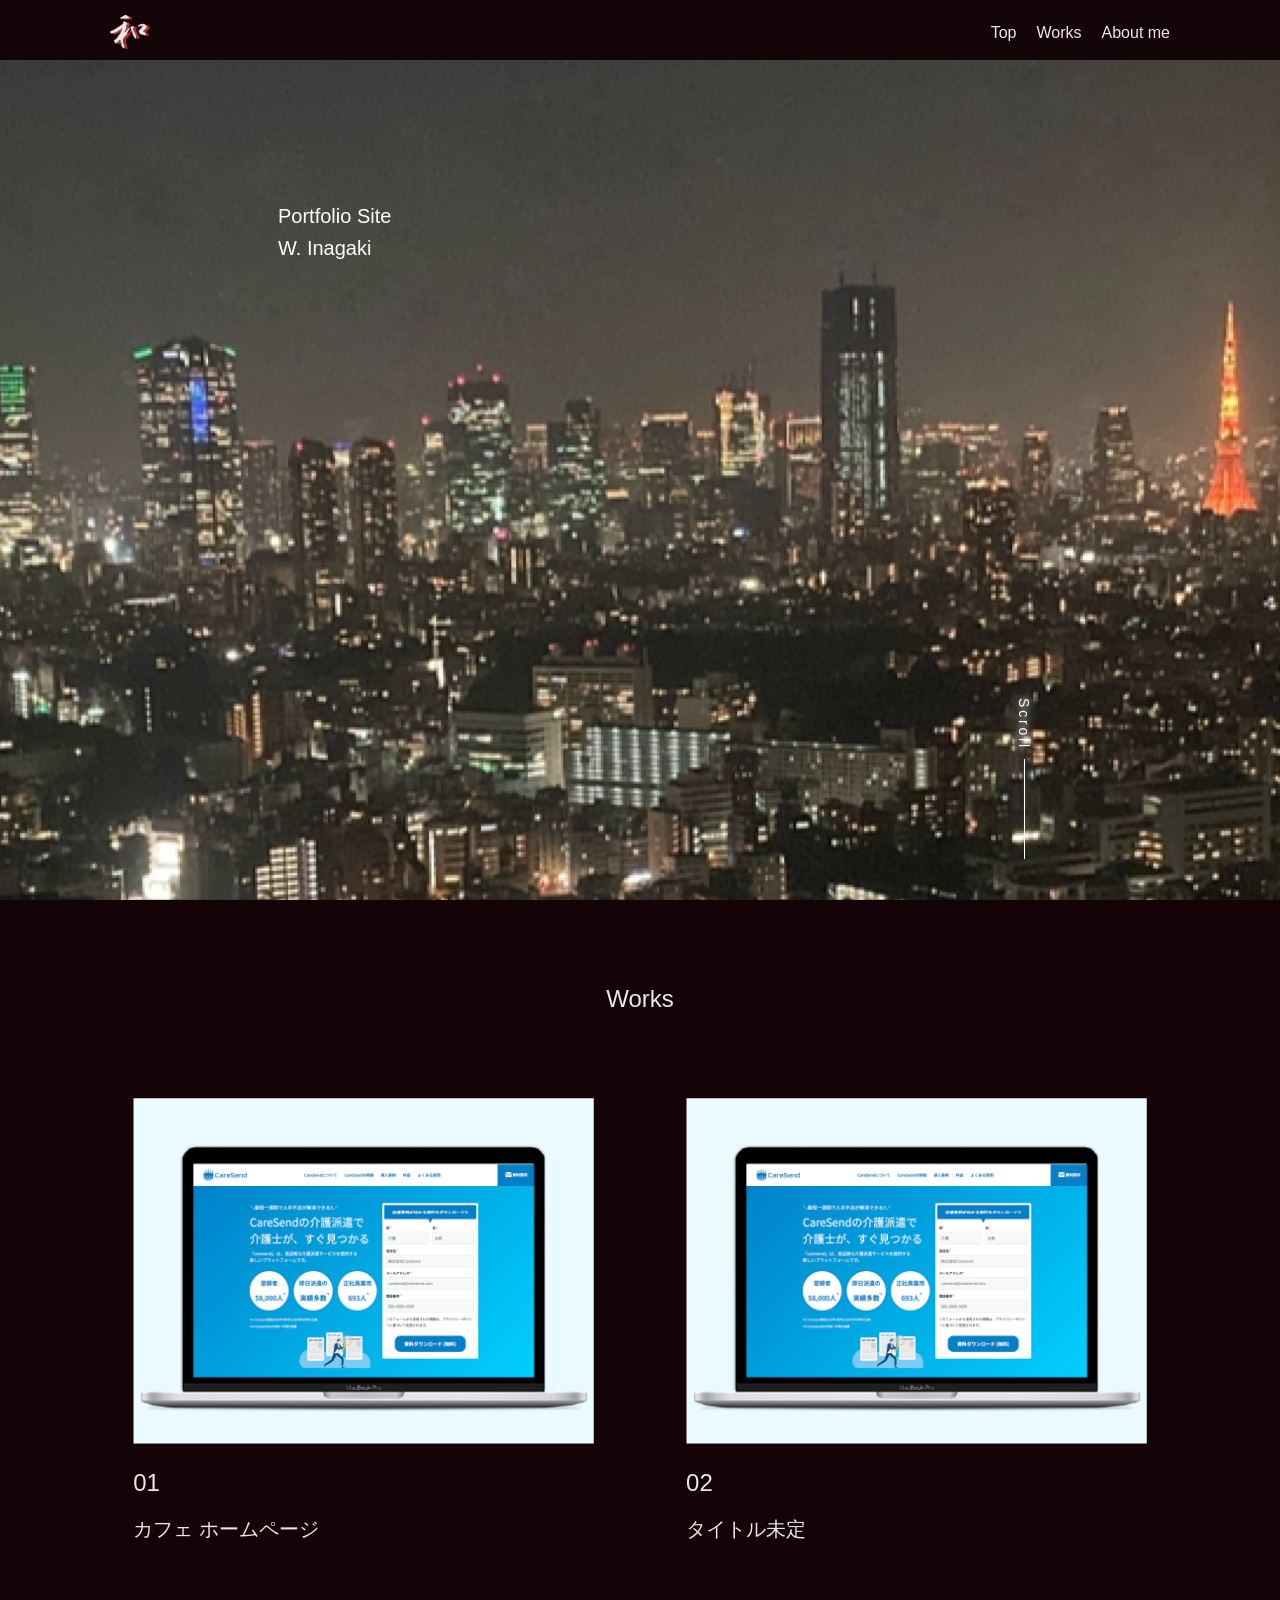
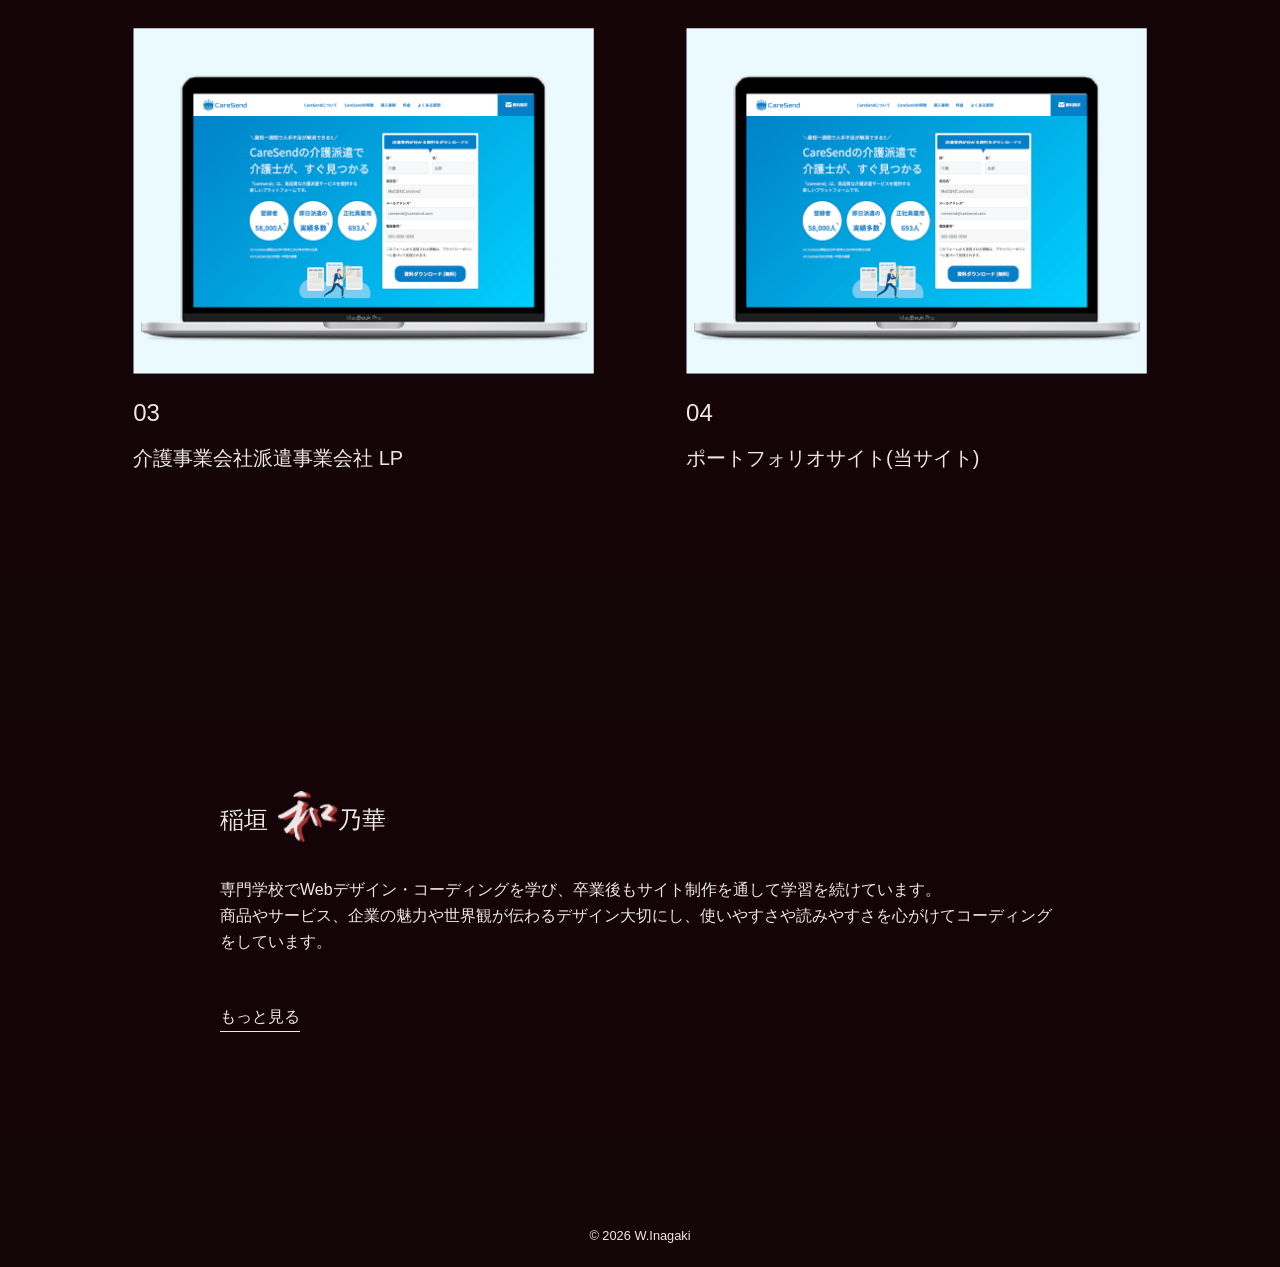
==== index.html @ a963c87a "スマホ背景修Safari5" ====
<!DOCTYPE html>
<html lang="ja">
<head>
    <meta charset="UTF-8">
    <meta name="viewport" content="width=device-width, initial-scale=1.0">
    <title>ポートフォリオサイト</title>

    <meta name="robots" content="noindex">

    <link rel="stylesheet" href="./css/reset.css">
    <link rel="stylesheet" href="./css/style.css">

    <link rel="preconnect" href="https://fonts.googleapis.com">
    <link rel="preconnect" href="https://fonts.gstatic.com" crossorigin>
    <link href="https://fonts.googleapis.com/css2?family=Noto+Sans+JP:wght@100..900&display=swap" rel="stylesheet">

    <script src="js/script.js" defer></script>
</head>
<body>
    <div class="wrap">

        <header id="header" class="header">
            <div class="hamburger">
                <div class="header-logo"><a href="#"><img src="images/wa.png" alt="和" width="40"></a></div>
                <p class="btn-gNav">
                    <span></span>
                    <span></span>
                    <span></span>
                </p>
                <nav class="gNav">
                    <ul class="header-nav">
                        <li class="header-nav-list"><a href="#">Top</a></li>
                        <li class="header-nav-list"><a href="#works">Works</a></li>
                        <li class="header-nav-list"><a href="#about">About me</a></li>
                    </ul><!-- /.header-nav -->
                </nav>
            </div><!-- /.hamburger -->
        </header><!-- /#header .header -->

        <div class="background">
            <img class="mv-pc" src="images/mv.png" alt="メインビジュアル">
            <img class="mv-ipad" src="images/mv_ipad.png" alt="メインビジュアル">
        </div><!-- /.background -->

        <section class="mv">
            <h1 class="mv-ttl">Portfolio Site<br>W. Inagaki</h1>
            <div class="scrollbar-pc">
                <span class="scrollbar-pc-txt">Scroll</span>
                <div class="scrollbar-pc-line"></div>
            </div><!-- /.scrollbar-pc -->
        </section><!-- /.mv -->

        <section id="works" class="works">
            <div class="works-inner">
                <h2 class="works-ttl">Works</h2><!-- /.works-ttl -->
                <ul class="works-list">
                    <li class="works-list-item">
                        <a href="#"><img class="works-list-item-img" src="./images/works_caresend.png" alt="カフェ ホームページ"></a>
                        <div class="works-list-item-txt">
                            <p class="works-list-item-number">01</p>
                            <a href="#" class="works-list-item-ttl-link"><span class="works-list-item-ttl">カフェ ホームページ</span></a>
                        </div><!-- /.works-list-item-txt -->
                    </li><!-- /.works-list-item -->
                    <li class="works-list-item">
                        <a href="#"><img class="works-list-item-img" src="./images/works_caresend.png" alt="タイトル未定"></a>
                        <div class="works-list-item-txt">
                            <p class="works-list-item-number">02</p>
                            <a href="#" class="works-list-item-ttl-link"><span class="works-list-item-ttl">タイトル未定</span></a>
                        </div><!-- /.works-list-item-txt -->
                    </li><!-- /.works-list-item -->
                    <li class="works-list-item">
                        <a href="#"><img class="works-list-item-img" src="./images/works_caresend.png" alt="介護事業会社派遣事業会社 LP"></a>
                        <div class="works-list-item-txt">
                            <p class="works-list-item-number">03</p>
                            <a href="#" class="works-list-item-ttl-link"><span class="works-list-item-ttl">介護事業会社派遣事業会社 LP</span></a>
                        </div><!-- /.works-list-item-txt -->
                    </li><!-- /.works-list-item -->
                    <li class="works-list-item">
                        <a href="#"><img class="works-list-item-img" src="./images/works_caresend.png" alt="ポートフォリオサイト(当サイト)"></a>
                        <div class="works-list-item-txt">
                            <p class="works-list-item-number">04</p>
                            <a href="#" class="works-list-item-ttl-link"><span class="works-list-item-ttl">ポートフォリオサイト(当サイト)</span></a>
                        </div><!-- /.works-list-item-txt -->
                    </li><!-- /.works-list-item -->
                </ul><!-- /.works-list -->
                
            </div><!-- /.works-inner -->
        </section><!-- /#works .works -->

        <section id="about" class="about">
            <div class="about-inner">
                <h2 class="about-name">稲垣<span class="about-name-wa">和</span>乃華</h2><!-- /.about-name -->
                <p class="about-txt">専門学校でWebデザイン・コーディングを学び、卒業後もサイト制作を通して学習を続けています。<br>商品やサービス、企業の魅力や世界観が伝わるデザイン大切にし、使いやすさや読みやすさを心がけてコーディングをしています。</p><!-- /.about-txt -->
                <a href="./about/index.html" class="about-more-link"><span class="about-more">もっと見る</span></a>
            </div><!-- /.about-inner -->
        </section><!-- /#about .about -->

        <footer class="footer">
            <small class="copyright">&copy; 2026 W.Inagaki</small>
        </footer>


    </div><!-- /.wrap -->

</body>
</html>
---- css/style.css ----
/* 全体
================================================== */
html{
    scroll-behavior: smooth;
}

html,body{
    overflow-x: hidden;
    min-height: 100svh;
}
html{
    background-color: var(--black);
}
.wrap{
    position: relative;
    color: var(--white);
    font-size: 1rem;
    line-height: 1.6;
    font-family: sans-serif;
    min-height: 100svh;
}



/* 色　変数 
==================================================*/
:root{
    --white:#EDE6E8;
    --black:#140509;
}


/* Topページここから
==================================================================================================== */
/* ヘッダー
================================================== */
.header{
    padding: 15px 110px 10px 110px;
    background-color: var(--black);
    position: fixed;
    top: 0;
    left: 0;
    width: 100%;
    z-index: 9999;
    font-size: 16px;
}
.hamburger{
    display: flex;
    justify-content: space-between;
    align-items: center;
}
.header-nav{
    display: flex;
}
.header-nav-list{
    margin-left: 20px;
    white-space: nowrap;
}

.hamburger .btn-gNav{
    position: fixed;
    top: 30px;
    right: 30px;
    width: 40px;
    height: 26px;
    z-index: 12;
    box-sizing: border-box;
    cursor: pointer;
    -webkit-transition: all 400ms;
    transition: all 400ms;
}
.hamburger .btn-gNav span{
    position: absolute;
    width: 100%;
    height: 2px;
    background: var(--white);
    border-radius: 10px;
    -webkit-transition: all 400ms;
    transition: all 400ms;
}
.hamburger .btn-gNav span:nth-child(1){
    top: 0;
}
.hamburger .btn-gNav span:nth-child(2){
    top: 12px;
}
.hamburger .btn-gNav span:nth-child(3){
    top: 24px;
}
.hamburger .btn-gNav.open span:nth-child(1){
    background: var(--white);
    top: 6px;
    -webkit-transform: rotate(-45deg);
    -moz-transform: rotate(-45deg);
    transform: rotate(-45deg);
}
.hamburger .btn-gNav.open span:nth-child(2),
.hamburger .btn-gNav.open span:nth-child(3){
    top: 6px;
    background: var(--white);
    -webkit-transform: rotate(45deg);
    -moz-transform: rotate(45deg);
    transform: rotate(45deg);
}

.btn-gNav{
    display: none;
}


/* ヘッダー（スマホ） */
@media (max-width:767px){
    .header{
        padding-left:  30px;
        padding-right: 30px;
        background-color: transparent;
    }
    .header-logo{
        display: none;
    }
    .header-nav{
        display: none;
    }
    .btn-gNav{
        display: block;
    }

    .gNav{
        position: fixed;
        top: 0;
        right: -100%;
        width: 100%;
        height: 100%;
        background-color: rgba(4, 0, 1, 0.8);
        font-size: 16px;
        box-sizing: border-box;
        z-index: 1;
        padding-top: 50px;
        transition: .3s;
    }
    .gNav.open{
        right: 0;
    }
    .gNav .header-nav{
        padding: 0;
        width: 100%;
        height: 100%;
        display: block;
        flex-direction: column;
        text-align: center;
        /*justify-content: center;*/
    }

    .gNav .header-nav-list{
        width: 86%;
        padding: 15px;
        border-bottom: #525252 1px solid;
    }
}


/* メインビジュアル
================================================== */
.mv{
    padding-top: 200px;
    min-height: 100vh;
    position: relative;
}
.mv-ttl{
    font-size: 20px;
    width: 80%;
    padding-left: 150px;
    margin: 0 auto;
    color: #fff;
}
.mv-pc{
    position: fixed;
    top: 0;
    left: 0;

    width: 100vw;
    min-height: 100vh;
    object-fit: cover; 
    z-index: -1;
}
.mv-ipad{
    position: fixed;
    top: 0;
    left: 0;
    background-size: cover;
    background-repeat: no-repeat;
    width: 100vw;
    min-height: 100svh;
    object-fit: cover; 
    z-index: -1;
    display: none;
}



/* メインビジュアル（スマホ） */
@media (max-width:767px) {
    .mv{
        padding-top: 140px;
        min-height: 100svh;
    }
    .mv-ttl{
        padding-left: 0;
    }
    .mv-pc{
        display: none;
    }
    .mv-ipad{
        display: none;
    }
    
    body{
        position: relative;
    }
    body::before{
        content: ''; 
        position: fixed;
        top: 0;
        left: 0;
        width: 100vw;
        height: 100vh;
        background-image: url('../images/mv_iphone.png');
        background-size: cover;
        background-position: center;
        z-index: -1;
    }
}
/* メインビジュアル（タブレット） */
@media (min-width: 768px) and (max-width: 960px){
    .mv{
        min-height: 100svh;
    }
    .mv-ttl{
        font-size: 24px;
        padding-left: 80px;
    }
    .mv-pc{
        display: none;
    }
    .mv-ipad{
        display: block;
    }
    
}

/* スクロールバー
================================================== */
.scrollbar-pc{
    position: fixed;
    right: 20vw;
    bottom: 40px;
    z-index: 10;
    transition: opacity 0.6s ease;
}
.scrollbar-pc.is-hide{
    opacity: 0;
    pointer-events: none; /* 触れないように */
}
.scrollbar-pc-txt{
    color: #fff;
    text-shadow:
        0 0 6px rgba(255,255,255,0.9),
        0 0 14px rgba(255,255,255,0.7),
        0 0 24px rgba(255,255,255,0.5);
    display: inline-block;
    position: absolute;
    bottom: 0;
    padding: 10px 10px 110px;
    font-size: 14px;
    line-height: 1;
    letter-spacing: 0.2em;
    writing-mode: vertical-lr;
    left: 50%;
    transform: translateX(-50%);
}
.scrollbar-pc-line{
    position: absolute;
    left: 50%;
    transform: translateX(-50%);
    bottom: 1px;
}
.scrollbar-pc-line::after{
    content: "";
    position: absolute;
    bottom: 0;
    left: 0;
    width: 1px;
    height: 100px;
    background: #fff;
    animation: liner 2.5s cubic-bezier(1, 0, 0, 1) infinite;
}
@keyframes liner{
    0% {
      transform: scale(1, 0);
      transform-origin: 0 0;
    }
    30% {
      transform: scale(1, 1);
      transform-origin: 0 0;
    }
    70% {
      transform: scale(1, 1);
      transform-origin: 0 100%;
    }
    100% {
      transform: scale(1, 0);
      transform-origin: 0 100%;
    }
}
  


/* 作品一覧
================================================== */
.works{
    background-color: rgba(20, 5, 9, 0.65);
    padding-top: 80px;
    padding-bottom: 100px;
    margin-bottom: 140px;
}
.works-inner{
    max-width: 100%;
    margin: 0 auto;
    padding: 0 5vw;
}
.works-ttl{
    font-size: 24px;
    text-align: center;
    margin-bottom: 80px;
}
.works-list{
    display: flex;
    flex-wrap: wrap;
    gap: 80px 8%;
    justify-content: center;
}
.works-list-item {
    max-width: 40%;
}
.works-list-item-img{
    width: 100%;
}
.works-list-item-number{
    font-size: 24px;
    margin-top: 20px;
    margin-bottom: 10px;
}
.works-list-item-ttl{
    font-size: 20px;
    display: inline-block;
    position: relative;
    padding-bottom: 3px;
}
.works-list-item-ttl::after{
    content: "";
    position: absolute;
    left: 0;
    bottom: 0;
    width: 100%;
    height: 1px;
    background: var(--white);
    transform: scaleX(0);
    transform-origin: left;
    transition: transform 0.2s ease;
}
.works-list-item-ttl-link:hover .works-list-item-ttl::after{
    transform: scaleX(1);
}


/* 作品一覧（スマホ） */
@media (max-width:767px) {
    .works{
        padding-top: 40px;
        padding-bottom: 60px;
        margin-bottom: 80px;
    }
    
    .works-inner{
        padding: 0 30px;
    }
    
    .works-ttl{
        font-size: 20px;
        margin-bottom: 40px;
    }
    
    .works-list{
        flex-direction: column;
        gap: 60px 0;
    }

    .works-list-item{
        width: 100%;
        max-width: 520px;
        margin: 0 auto;
    }
    
    .works-list-item-number{
        font-size: 18px;
        margin-top: 10px;
        margin-bottom: 5px;
    }

    .works-list-item-ttl{
        font-size: 16px;
    }
}
/* 作品一覧（タブレット） */
@media (min-width: 768px) and (max-width: 960px){
    .works{
        padding-top: 60px;
        padding-bottom: 80px;
        margin-bottom: 100px;
    }
    .works-list{
        flex-direction: column;
    }

    .works-list-item{
        width: 100%;
        max-width: 600px;
        margin: 0 auto;
    }
}




/* 私について
================================================== */
.about{
    background-color: rgba(20, 5, 9, 0.65);
    padding-top: 80px;
    padding-bottom: 100px;
    margin-bottom: 70px;
}
.about-inner{
    max-width: 100%;
    margin: 0 auto;
    padding: 0 220px;
}
.about-name{
    font-size: 24px;
    margin-bottom: 30px;
}
.about-name-wa{
    display: inline-block;
    background: url("../images/wa.png") no-repeat center / contain;
    width: 2.5em;
    height: 2.5em;
    text-indent: -9999px; /* 見た目は画像、意味は文字 */
    vertical-align: middle;
    margin-top: -10px;
    margin-left: 10px;
}
.about-txt{
    margin-bottom: 50px;
}
.about-more{
    display: inline-block;
    position: relative;
    padding-bottom: 1px;
    border-bottom: 1px solid #EDE6E8;
}
.about-more::after{
    content: "";
    position: absolute;
    left: 0;
    bottom: 0;
    width: 100%;
    height: 2px;
    background-color: #AF3433;
    transform: scaleX(0);
    transform-origin: left;
    transition: transform 0.2s ease;
}
.about-more-link:hover .about-more::after{
    transform: scaleX(1);
}


/* 私について（スマホ） */
@media (max-width:767px) {
    .about{
        padding-top: 40px;
        padding-bottom: 60px;
        margin-bottom: 50px;
    }
    .about-inner{
        padding: 0 30px;
        max-width: 580px;
    }
    .about-name{
        font-size: 20px;
    }
}
/* 私について（タブレット） */
@media (min-width: 768px) and (max-width: 960px){
    .about{
        padding-top: 60px;
        padding-bottom: 80px;
        margin-bottom: 50px;
    }
    .about-inner{
        padding: 0 30px;
        max-width: 660px;
    }
}


/* フッター
================================================== */
.footer{
    text-align: center;
    background-color: var(--black);
    padding: 20px;
}



/* AboutMeページここから
==================================================================================================== */
/* 自己紹介
================================================== */
.aboutme{
    background-color: rgba(20, 5, 9, 0.75);
    padding-top: 40px;
    padding-bottom: 100px;
    margin-top: 150px;
    margin-bottom: 140px;
}
.aboutme-inner{
    max-width: 100%;
    margin: 0 auto;
    padding: 0 20vw;
}
.aboutme-ttl{
    font-size: 24px;
    text-align: center;
    margin-bottom: 40px;
}
.aboutme-name{
    display: flex;
    align-items: center;
    gap: 30px;
    margin-bottom: 50px;
}
.aboutme-name-ja{
    font-size: 24px;
}
.aboutme-txt{
    display: flex;
    flex-direction: column;
    gap: 20px;
}


/* 自己紹介（スマホ） */
@media (max-width:767px) {
    .aboutme{
        padding-top: 40px;
        padding-bottom: 60px;
        margin-bottom: 50px;
    }
    .aboutme-inner{
        padding: 0 30px;
        max-width: 580px;
    }
    .aboutme-ttl{
        font-size: 20px;
    }
    .aboutme-name{
        gap: 20px;
        margin: initial;
        margin-bottom: 40px;

    }
}
/* 自己紹介（タブレット） */
@media (min-width: 768px) and (max-width: 960px){
    .aboutme{
        padding-top: 60px;
        padding-bottom: 80px;
        margin-bottom: 50px;
    }
    .aboutme-inner{
        padding: 0 30px;
        max-width: 660px;
    }
}


/* ツール、資格・検定
================================================== */
.skill{
    background-color: rgba(20, 5, 9, 0.65);
    padding-top: 40px;
    padding-bottom: 100px;
    margin-top: 150px;
    margin-bottom: 70px;
}
.skill-inner{
    max-width: 100%;
    margin: 0 auto;
    padding: 0 20vw;
}
.skill-ttl{
    font-size: 24px;
    text-align: center;
    margin-bottom: 40px;
}
.skill-tool{
    margin-bottom: 100px;
}
.skill-tool-ttl{
    font-size: 20px;
    border-bottom: 1px solid var(--white);
    width: 300px;
    margin-bottom: 30px;
    padding-left: 10px;
}
.skill-tool-list{
    display: grid;
    grid-template-columns: 1fr 1fr;
    gap: 24px 40px;
}
.skill-tool-list-item{
    display: flex;
    align-items: center;
    gap: 16px;
}

.skill-license-ttl{
    font-size: 20px;
    border-bottom: 1px solid var(--white);
    width: 300px;
    margin-bottom: 30px;
    padding-left: 10px;
}
.skill-license-list{
    display: flex;
    flex-direction: column;
    gap: 20px;
    font-size: 18px;
}


/* ツール、資格・検定（スマホ） */
@media (max-width:767px) {
    .skill{
        padding-top: 40px;
        padding-bottom: 60px;
        margin-bottom: 50px;
    }
    .skill-inner{
        padding: 0 30px;
        max-width: 580px;
    }
    .skill-ttl{
        font-size: 20px;
    }
    .skill-tool{
        margin-bottom: 80px;
    }
    .skill-tool-ttl{
        font-size: 18px;
        width: 200px;
        margin-bottom: 30px;
    }
    .skill-tool-list{
        display: grid;
        grid-template-columns: 1fr;
        gap: 24px 0;
    }
    
    .skill-license-ttl{
        font-size: 18px;
        width: 200px;
    }
}
/* ツール、資格・検定（タブレット） */
@media (min-width: 768px) and (max-width: 960px){
    .skill{
        padding-top: 60px;
        padding-bottom: 80px;
        margin-bottom: 50px;
    }
    .skill-inner{
        padding: 0 30px;
        max-width: 660px;
    }
}
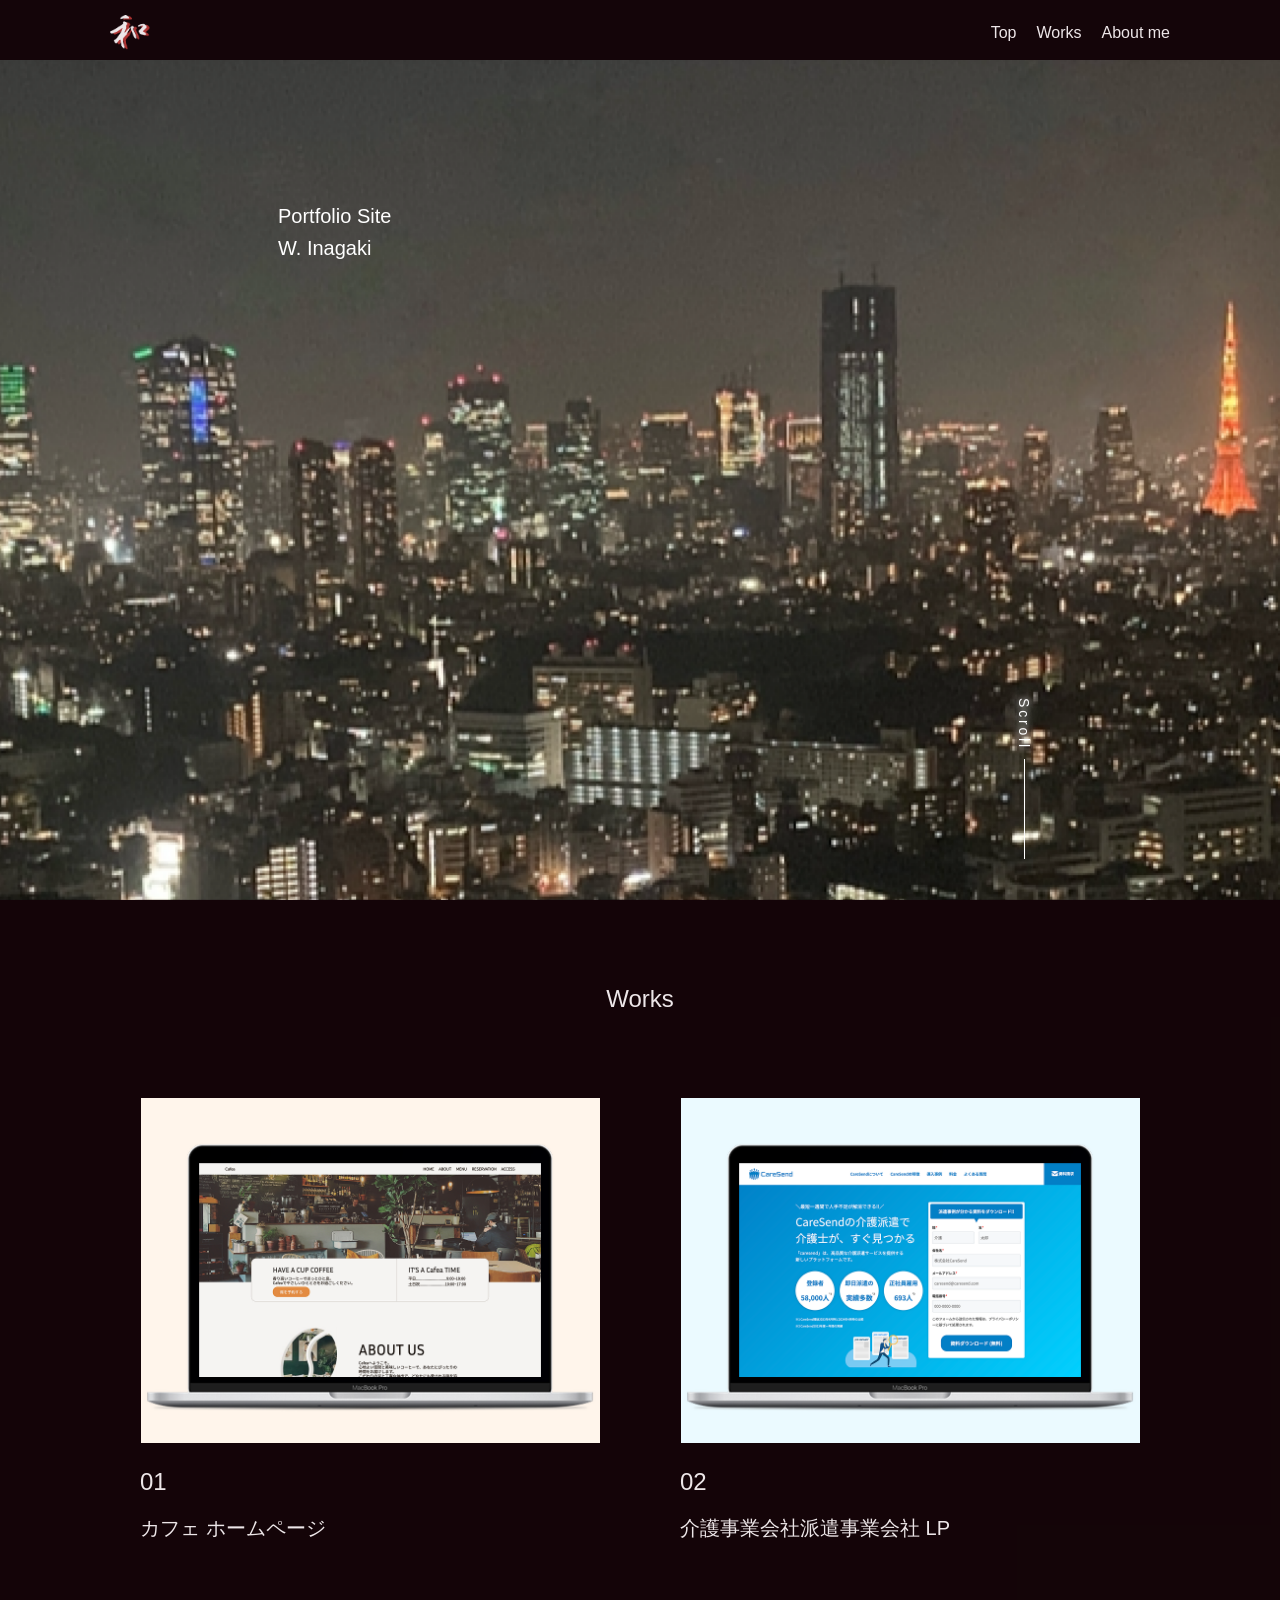
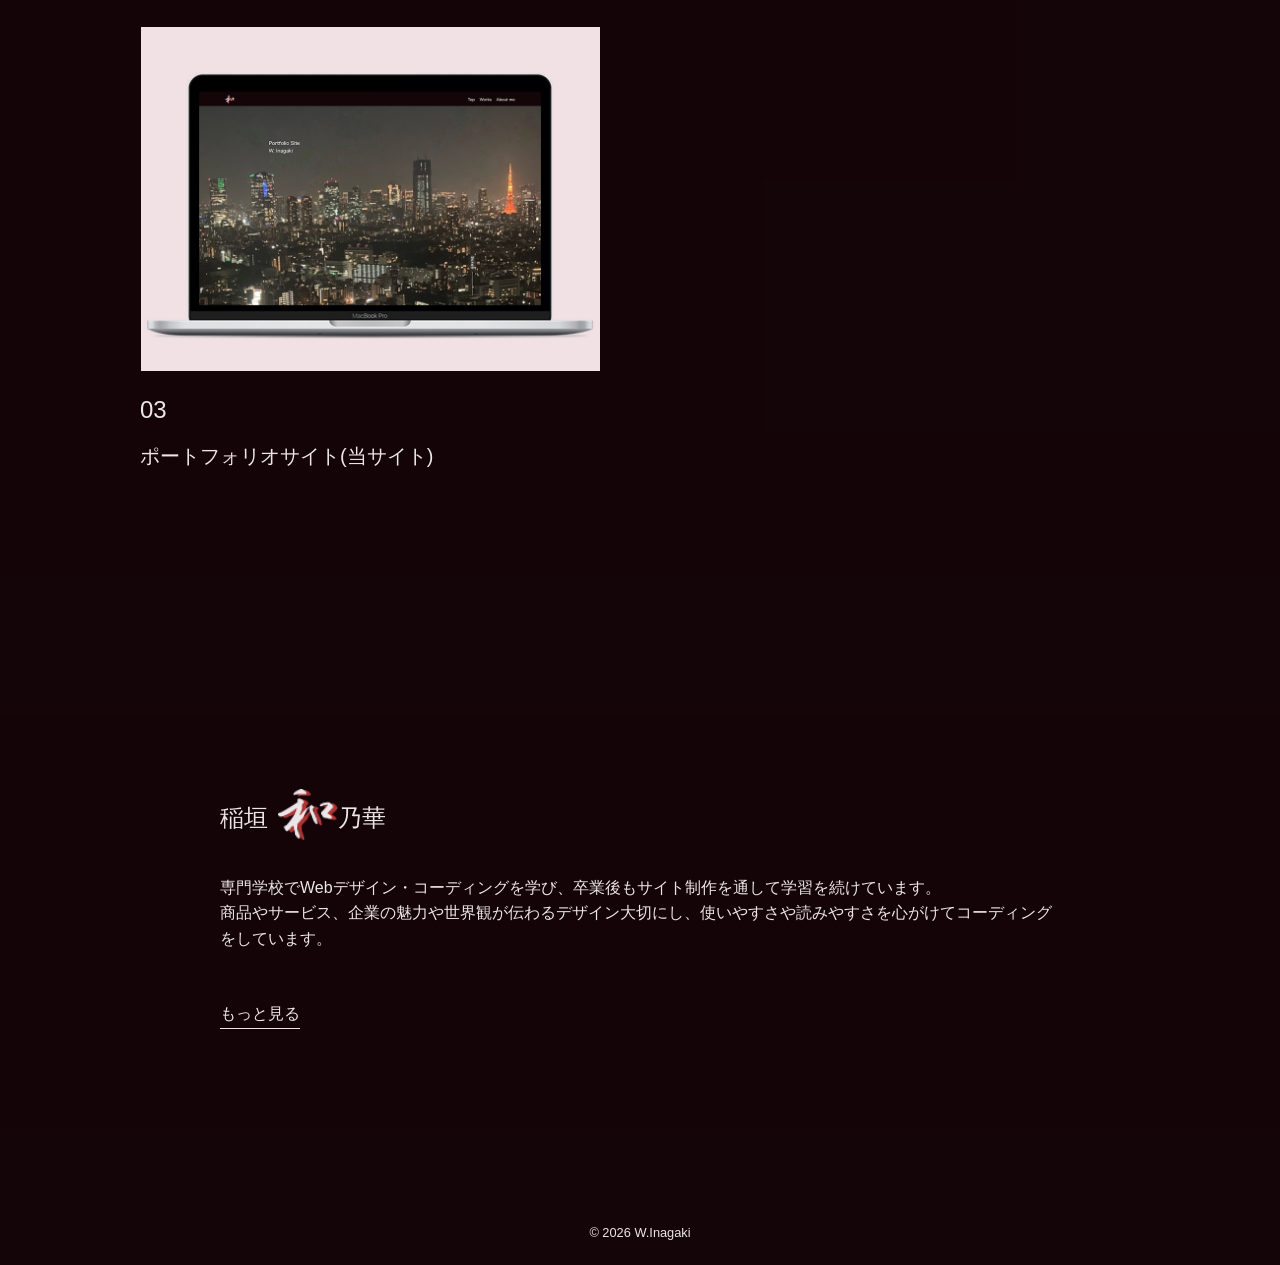
==== commit c1e09af3: "topページworks修正" ====
--- a/index.html
+++ b/index.html
@@ -4,6 +4,7 @@
     <meta charset="UTF-8">
     <meta name="viewport" content="width=device-width, initial-scale=1.0">
     <title>ポートフォリオサイト</title>
+    <link rel="icon" href="./images/favicon.ico" type="image/x-icon">
 
     <meta name="robots" content="noindex">
 
@@ -55,33 +56,33 @@
                 <h2 class="works-ttl">Works</h2><!-- /.works-ttl -->
                 <ul class="works-list">
                     <li class="works-list-item">
-                        <a href="#"><img class="works-list-item-img" src="./images/works_caresend.png" alt="カフェ ホームページ"></a>
+                        <a href="#"><img class="works-list-item-img" src="./images/works_cafea.png" alt="カフェ ホームページ"></a>
                         <div class="works-list-item-txt">
                             <p class="works-list-item-number">01</p>
                             <a href="#" class="works-list-item-ttl-link"><span class="works-list-item-ttl">カフェ ホームページ</span></a>
                         </div><!-- /.works-list-item-txt -->
                     </li><!-- /.works-list-item -->
                     <li class="works-list-item">
-                        <a href="#"><img class="works-list-item-img" src="./images/works_caresend.png" alt="タイトル未定"></a>
+                        <a href="#"><img class="works-list-item-img" src="./images/works_caresend.png" alt="介護事業会社派遣事業会社 LP"></a>
                         <div class="works-list-item-txt">
                             <p class="works-list-item-number">02</p>
-                            <a href="#" class="works-list-item-ttl-link"><span class="works-list-item-ttl">タイトル未定</span></a>
-                        </div><!-- /.works-list-item-txt -->
-                    </li><!-- /.works-list-item -->
-                    <li class="works-list-item">
-                        <a href="#"><img class="works-list-item-img" src="./images/works_caresend.png" alt="介護事業会社派遣事業会社 LP"></a>
-                        <div class="works-list-item-txt">
-                            <p class="works-list-item-number">03</p>
                             <a href="#" class="works-list-item-ttl-link"><span class="works-list-item-ttl">介護事業会社派遣事業会社 LP</span></a>
                         </div><!-- /.works-list-item-txt -->
                     </li><!-- /.works-list-item -->
                     <li class="works-list-item">
-                        <a href="#"><img class="works-list-item-img" src="./images/works_caresend.png" alt="ポートフォリオサイト(当サイト)"></a>
+                        <a href="#"><img class="works-list-item-img" src="./images/works_portfolio.png" alt="ポートフォリオサイト(当サイト)"></a>
                         <div class="works-list-item-txt">
-                            <p class="works-list-item-number">04</p>
+                            <p class="works-list-item-number">03</p>
                             <a href="#" class="works-list-item-ttl-link"><span class="works-list-item-ttl">ポートフォリオサイト(当サイト)</span></a>
                         </div><!-- /.works-list-item-txt -->
                     </li><!-- /.works-list-item -->
+                    <!-- <li class="works-list-item">
+                        <a href="#"><img class="works-list-item-img" src="./images/works_portfolio.png" alt="準備中"></a>
+                        <div class="works-list-item-txt">
+                            <p class="works-list-item-number">04</p>
+                            <a href="#" class="works-list-item-ttl-link"><span class="works-list-item-ttl">準備中…</span></a>
+                        </div><!-- /.works-list-item-txt -->
+                    <!-- </li>/.works-list-item --> 
                 </ul><!-- /.works-list -->
                 
             </div><!-- /.works-inner -->
--- a/css/style.css
+++ b/css/style.css
@@ -2,14 +2,12 @@
 ================================================== */
 html{
     scroll-behavior: smooth;
+    background-color: var(--black);
 }
 
 html,body{
     overflow-x: hidden;
     min-height: 100svh;
-}
-html{
-    background-color: var(--black);
 }
 .wrap{
     position: relative;
@@ -148,7 +146,6 @@
         display: block;
         flex-direction: column;
         text-align: center;
-        /*justify-content: center;*/
     }
 
     .gNav .header-nav-list{
@@ -334,13 +331,14 @@
     margin-bottom: 80px;
 }
 .works-list{
-    display: flex;
-    flex-wrap: wrap;
+    display: grid;
+    grid-template-columns: repeat(2, 1fr);
     gap: 80px 8%;
-    justify-content: center;
-}
-.works-list-item {
-    max-width: 40%;
+    max-width: 1000px;
+    margin: 0 auto;
+}
+.works-list-item{
+    width: 100%;
 }
 .works-list-item-img{
     width: 100%;
@@ -391,7 +389,7 @@
     }
     
     .works-list{
-        flex-direction: column;
+        grid-template-columns: 1fr;
         gap: 60px 0;
     }
 
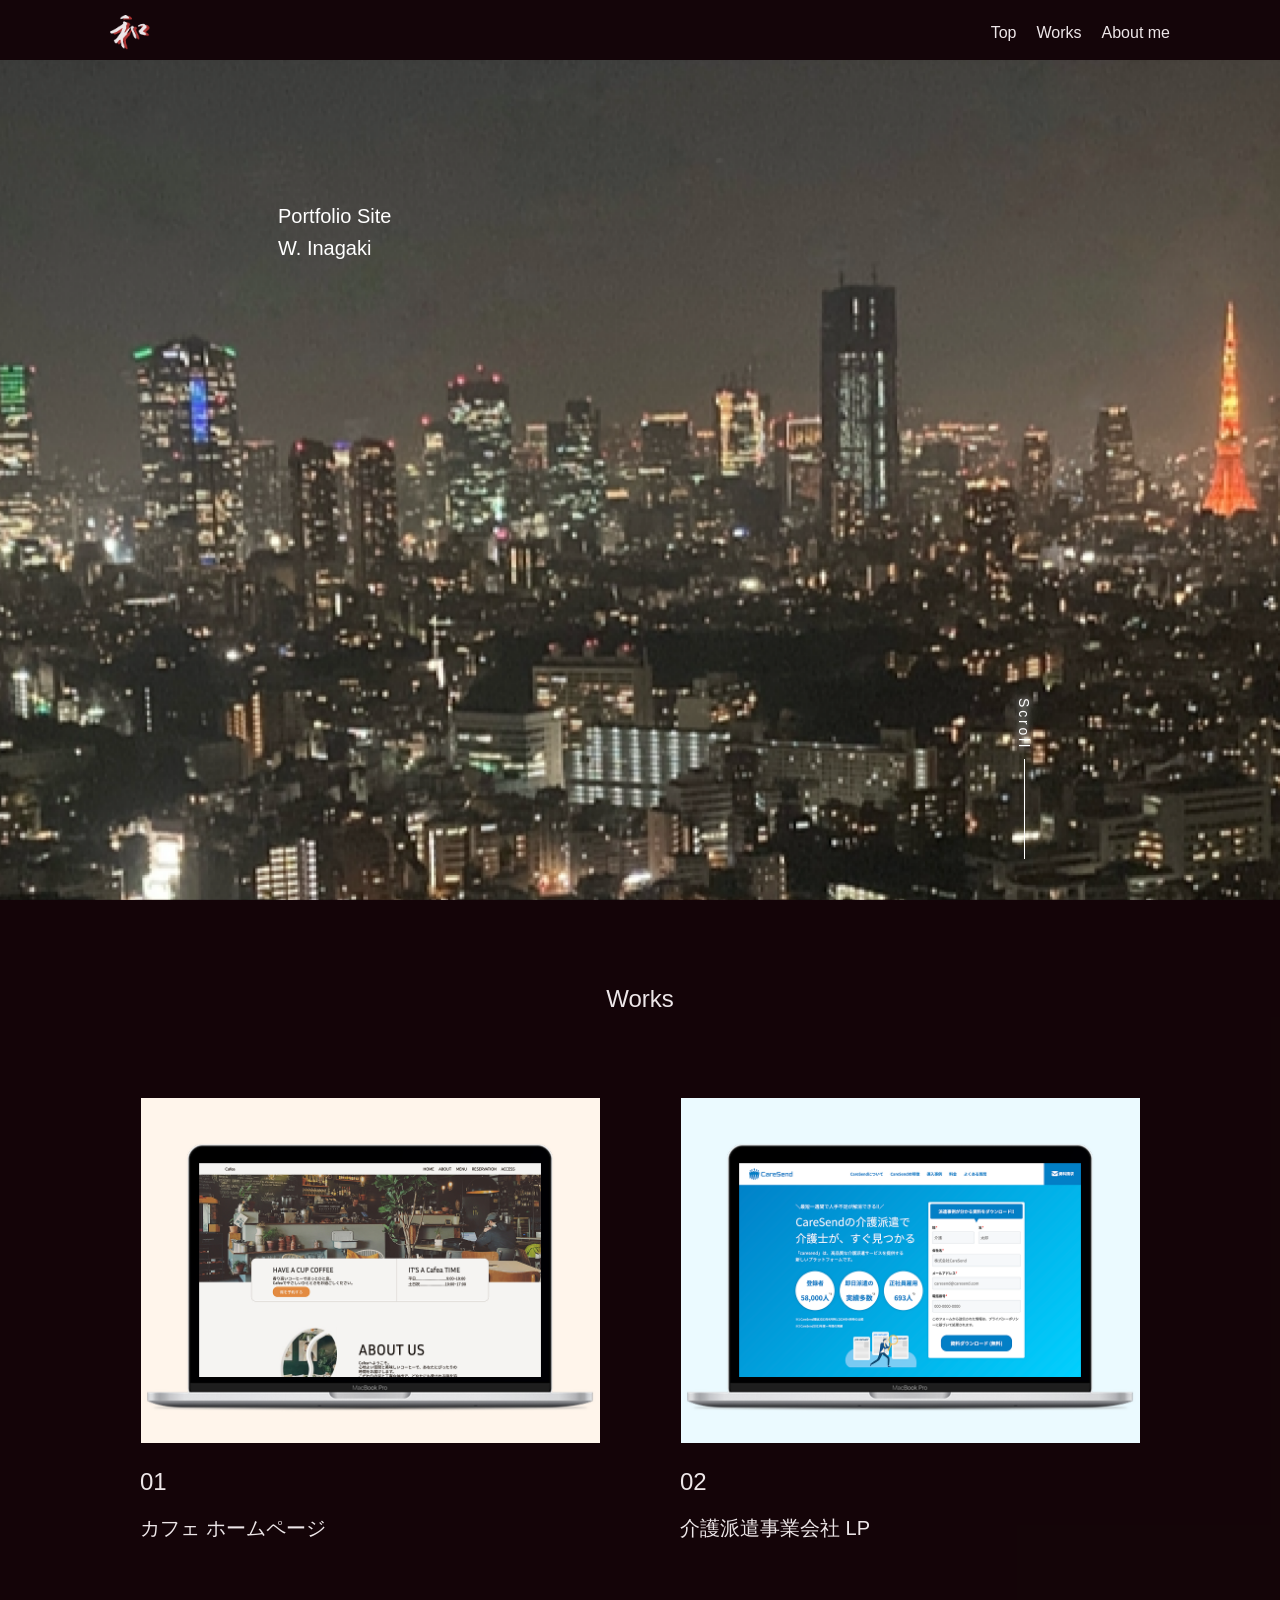
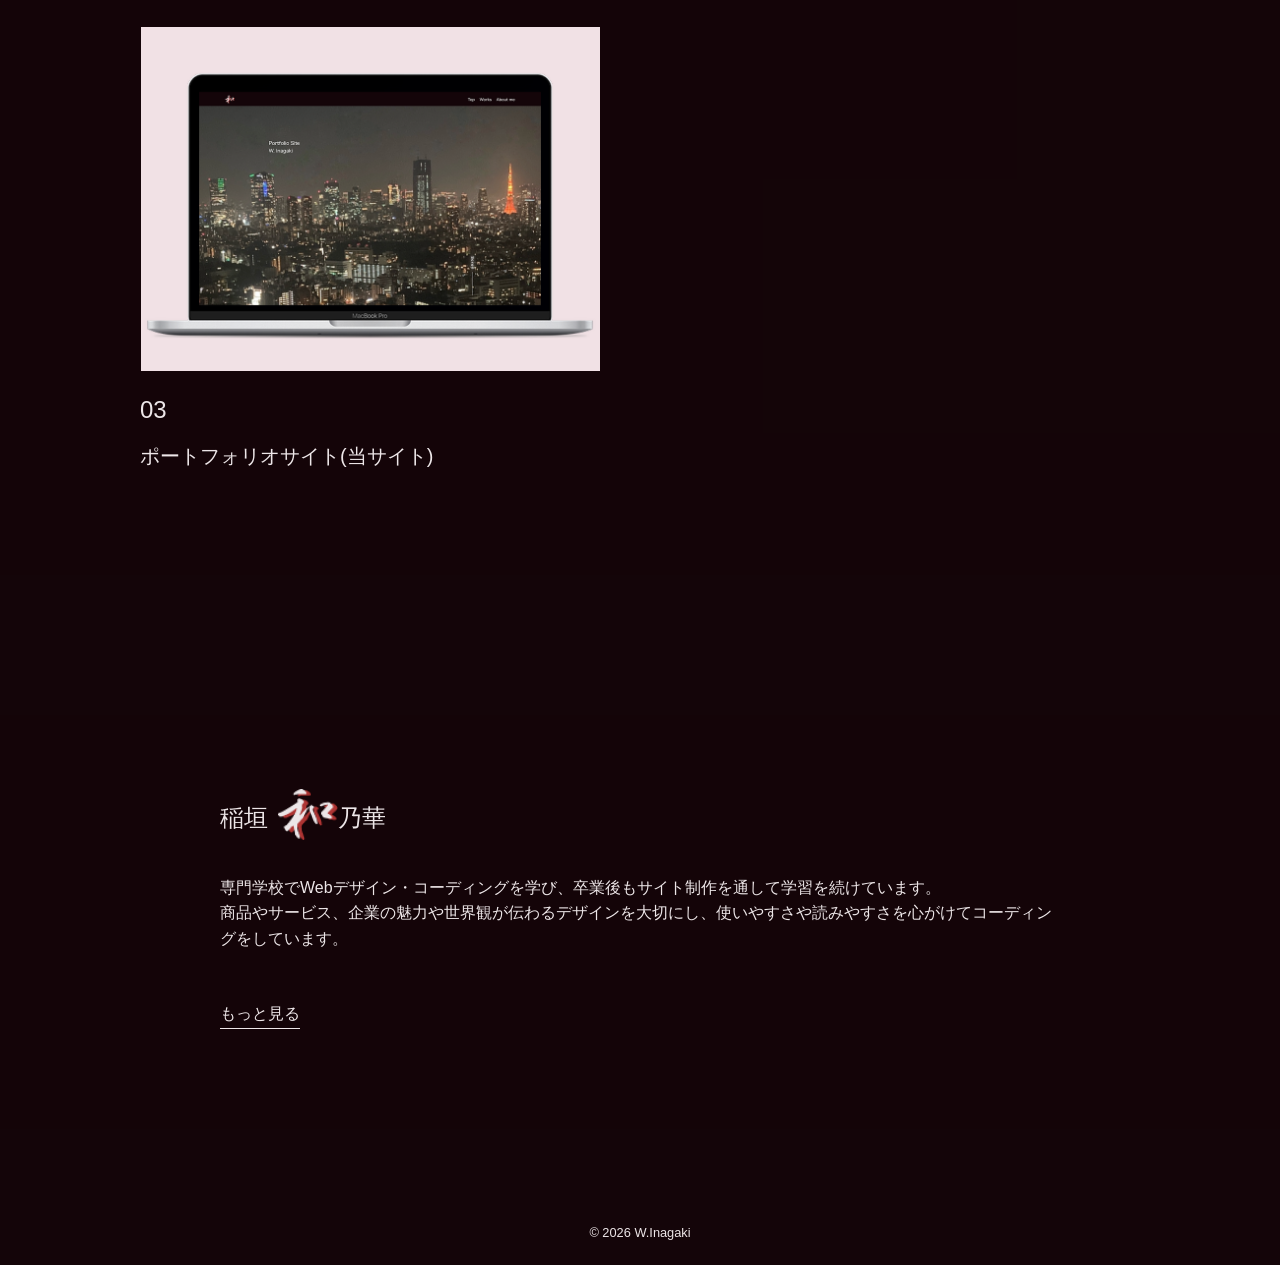
==== commit e48f81f3: "誤字脱字修正" ====
--- a/index.html
+++ b/index.html
@@ -56,33 +56,26 @@
                 <h2 class="works-ttl">Works</h2><!-- /.works-ttl -->
                 <ul class="works-list">
                     <li class="works-list-item">
-                        <a href="#"><img class="works-list-item-img" src="./images/works_cafea.png" alt="カフェ ホームページ"></a>
+                        <a href="./cafesite/index.html"><img class="works-list-item-img" src="./images/works_cafea.png" alt="カフェ ホームページ"></a>
                         <div class="works-list-item-txt">
                             <p class="works-list-item-number">01</p>
-                            <a href="#" class="works-list-item-ttl-link"><span class="works-list-item-ttl">カフェ ホームページ</span></a>
+                            <a href="./cafesite/index.html" class="works-list-item-ttl-link"><span class="works-list-item-ttl">カフェ ホームページ</span></a>
                         </div><!-- /.works-list-item-txt -->
                     </li><!-- /.works-list-item -->
                     <li class="works-list-item">
-                        <a href="#"><img class="works-list-item-img" src="./images/works_caresend.png" alt="介護事業会社派遣事業会社 LP"></a>
+                        <a href="./caresendLP/index.html"><img class="works-list-item-img" src="./images/works_caresend.png" alt="介護事業会社派遣事業会社 LP"></a>
                         <div class="works-list-item-txt">
                             <p class="works-list-item-number">02</p>
-                            <a href="#" class="works-list-item-ttl-link"><span class="works-list-item-ttl">介護事業会社派遣事業会社 LP</span></a>
+                            <a href="./caresendLP/index.html" class="works-list-item-ttl-link"><span class="works-list-item-ttl">介護派遣事業会社 LP</span></a>
                         </div><!-- /.works-list-item-txt -->
                     </li><!-- /.works-list-item -->
                     <li class="works-list-item">
-                        <a href="#"><img class="works-list-item-img" src="./images/works_portfolio.png" alt="ポートフォリオサイト(当サイト)"></a>
+                        <a href="./portfoliosite/index.html"><img class="works-list-item-img" src="./images/works_portfolio.png" alt="ポートフォリオサイト(当サイト)"></a>
                         <div class="works-list-item-txt">
                             <p class="works-list-item-number">03</p>
-                            <a href="#" class="works-list-item-ttl-link"><span class="works-list-item-ttl">ポートフォリオサイト(当サイト)</span></a>
+                            <a href="./portfoliosite/index.html" class="works-list-item-ttl-link"><span class="works-list-item-ttl">ポートフォリオサイト(当サイト)</span></a>
                         </div><!-- /.works-list-item-txt -->
                     </li><!-- /.works-list-item -->
-                    <!-- <li class="works-list-item">
-                        <a href="#"><img class="works-list-item-img" src="./images/works_portfolio.png" alt="準備中"></a>
-                        <div class="works-list-item-txt">
-                            <p class="works-list-item-number">04</p>
-                            <a href="#" class="works-list-item-ttl-link"><span class="works-list-item-ttl">準備中…</span></a>
-                        </div><!-- /.works-list-item-txt -->
-                    <!-- </li>/.works-list-item --> 
                 </ul><!-- /.works-list -->
                 
             </div><!-- /.works-inner -->
@@ -91,7 +84,7 @@
         <section id="about" class="about">
             <div class="about-inner">
                 <h2 class="about-name">稲垣<span class="about-name-wa">和</span>乃華</h2><!-- /.about-name -->
-                <p class="about-txt">専門学校でWebデザイン・コーディングを学び、卒業後もサイト制作を通して学習を続けています。<br>商品やサービス、企業の魅力や世界観が伝わるデザイン大切にし、使いやすさや読みやすさを心がけてコーディングをしています。</p><!-- /.about-txt -->
+                <p class="about-txt">専門学校でWebデザイン・コーディングを学び、卒業後もサイト制作を通して学習を続けています。<br>商品やサービス、企業の魅力や世界観が伝わるデザインを大切にし、使いやすさや読みやすさを心がけてコーディングをしています。</p><!-- /.about-txt -->
                 <a href="./about/index.html" class="about-more-link"><span class="about-more">もっと見る</span></a>
             </div><!-- /.about-inner -->
         </section><!-- /#about .about -->
--- a/css/style.css
+++ b/css/style.css
@@ -693,4 +693,143 @@
         padding: 0 30px;
         max-width: 660px;
     }
+}
+
+
+/* workページここから
+==================================================================================================== */
+/* 作品
+================================================== */
+.work{
+    background-color: rgba(20, 5, 9, 0.75);
+    padding-top: 40px;
+    padding-bottom: 100px;
+    margin-top: 150px;
+    margin-bottom: 140px;
+}
+.work-inner{
+    max-width: 100%;
+    margin: 0 auto;
+    padding: 0 20vw;
+}
+.work-ttl{
+    font-size: 24px;
+    text-align: center;
+    margin-bottom: 40px;
+}
+.work-subttl{
+    display: flex;
+    gap: 30px;
+    align-items: end;
+    margin-bottom: 20px;
+}
+.work-subttl-ttl{
+    font-size: 24px;
+}
+.work-img{
+    display: block;
+    margin: 0 auto;
+    max-width: 80%;
+}
+.work-data{
+    margin-top: 40px;
+    display: flex;
+    align-items: center;
+    justify-content: space-between;
+}
+.work-data-btn{
+    font-size: 14px;
+    border: 1px solid var(--black);
+    background-color: var(--white);
+    color: var(--black);
+    text-align: center;
+    width: fit-content;
+    padding: 20px 30px;
+}
+.work-data-btn:hover{
+    border: 1px solid var(--white);
+    background-color: var(--black);
+    color: var(--white);
+    transition: 0.5s;
+}
+
+
+/* 作品（スマホ・タブレット共通） */
+@media (max-width:960px) {
+    .work{
+        padding-top: 40px;
+        padding-bottom: 60px;
+        margin-bottom: 50px;
+    }
+    .work-inner{
+        padding: 0 30px;
+        max-width: 580px;
+    }
+    .work-ttl{
+        font-size: 20px;
+    }
+    .work-subttl{
+        flex-direction: column;
+        gap: 5px;
+        align-items: start;
+    }
+    .work-subttl-ttl{
+        font-size: 20px;
+    }
+    .work-img{
+        max-width: 100%;
+    }
+    .work-data{
+        flex-direction: column;
+        align-items: start;
+    }
+    .work-data-btn{
+        margin: 30px 0 0 auto;
+    }
+}
+
+
+/* 作品詳細
+================================================== */
+.summary{
+    background-color: rgba(20, 5, 9, 0.75);
+    padding-top: 60px;
+    padding-bottom: 100px;
+    margin-top: 150px;
+    margin-bottom: 140px;
+}
+.summary-inner{
+    max-width: 100%;
+    margin: 0 auto;
+    padding: 0 20vw;
+}
+.summary-ttl{
+    background: transparent;
+    border-left: solid 5px #AF3433;
+    padding-left: 0.5em;
+    margin-bottom: 50px;
+}
+.summary-ttl-ja{
+    font-size: 20px;
+}
+.summary-txt{
+    display: flex;
+    flex-direction: column;
+    gap: 24px;
+}
+.summary-topics{
+    margin-top: 100px;
+}
+
+/* 作品詳細（スマホ） */
+@media (max-width:767px) {
+    .summary{
+        padding-top: 40px;
+        padding-bottom: 60px;
+        margin-bottom: 50px;
+    }
+    .summary-inner{
+        padding: 0 30px;
+        max-width: 580px;
+    }
 }
